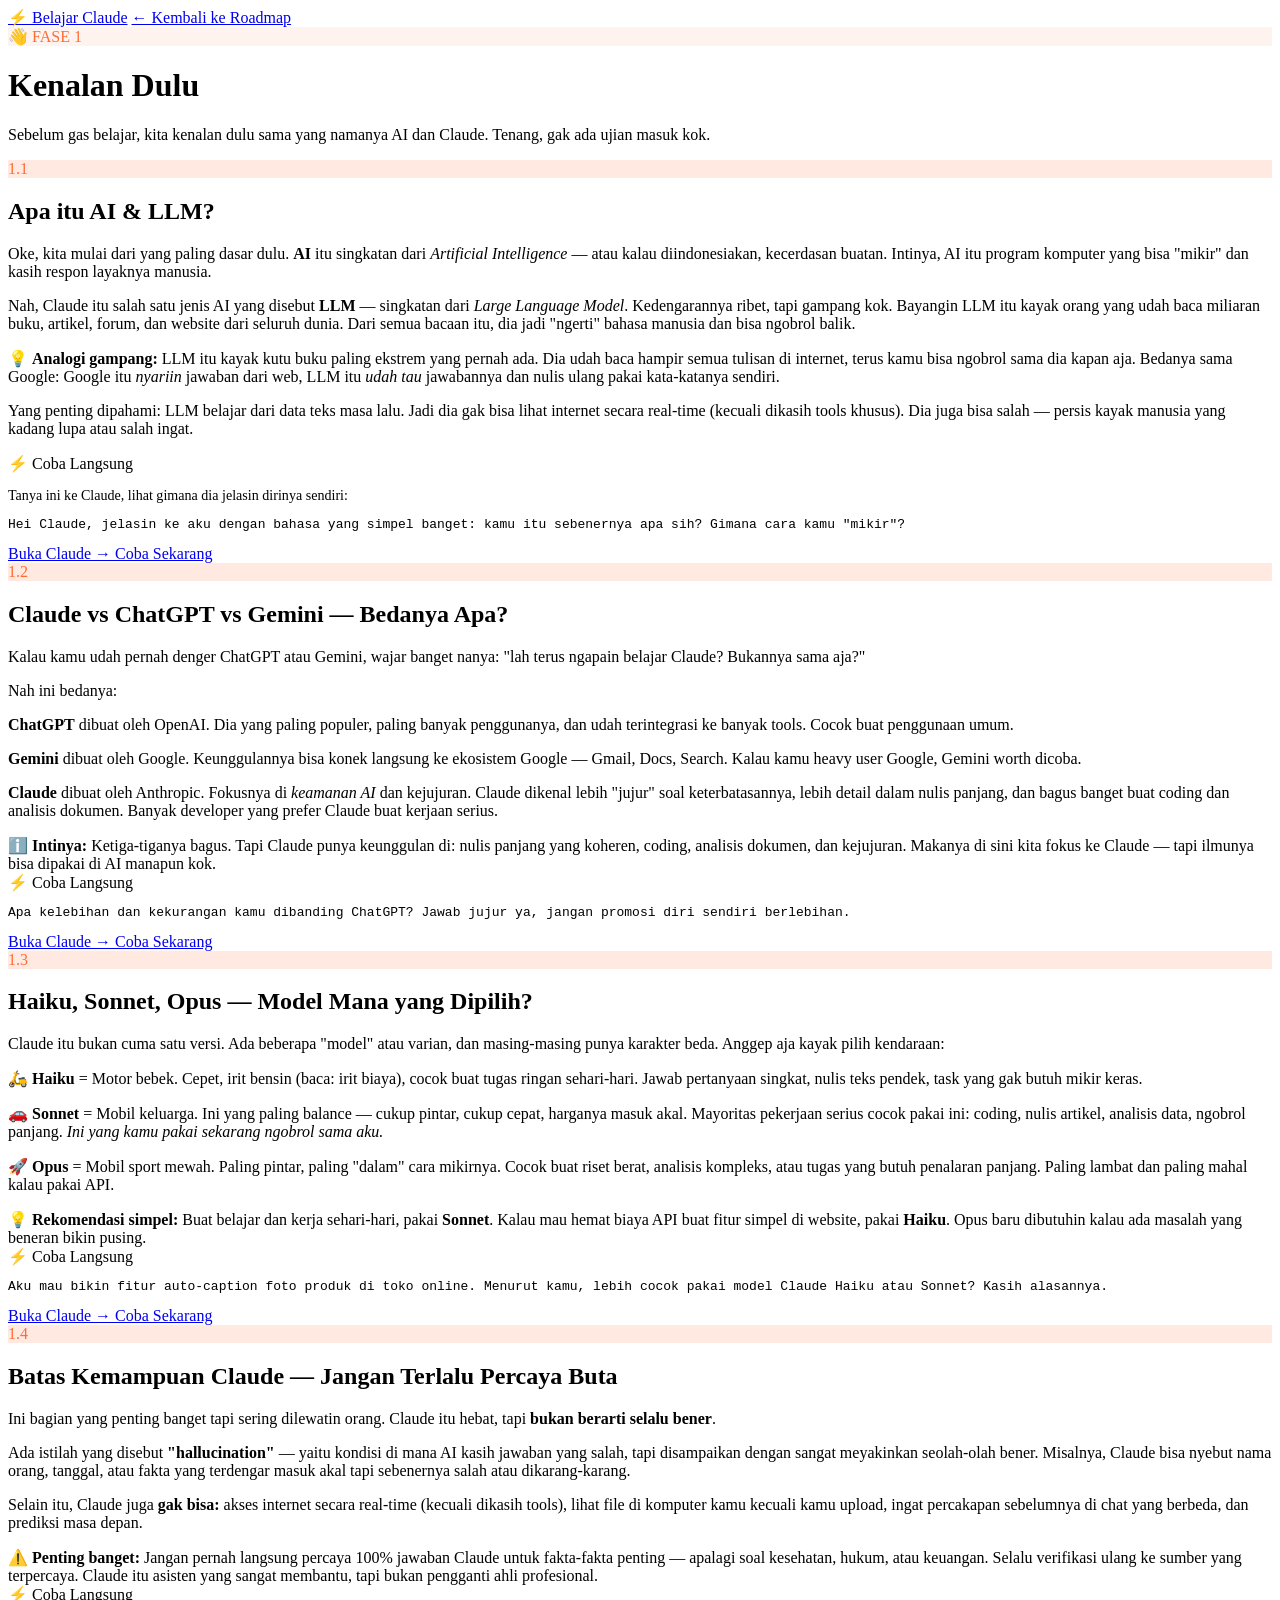
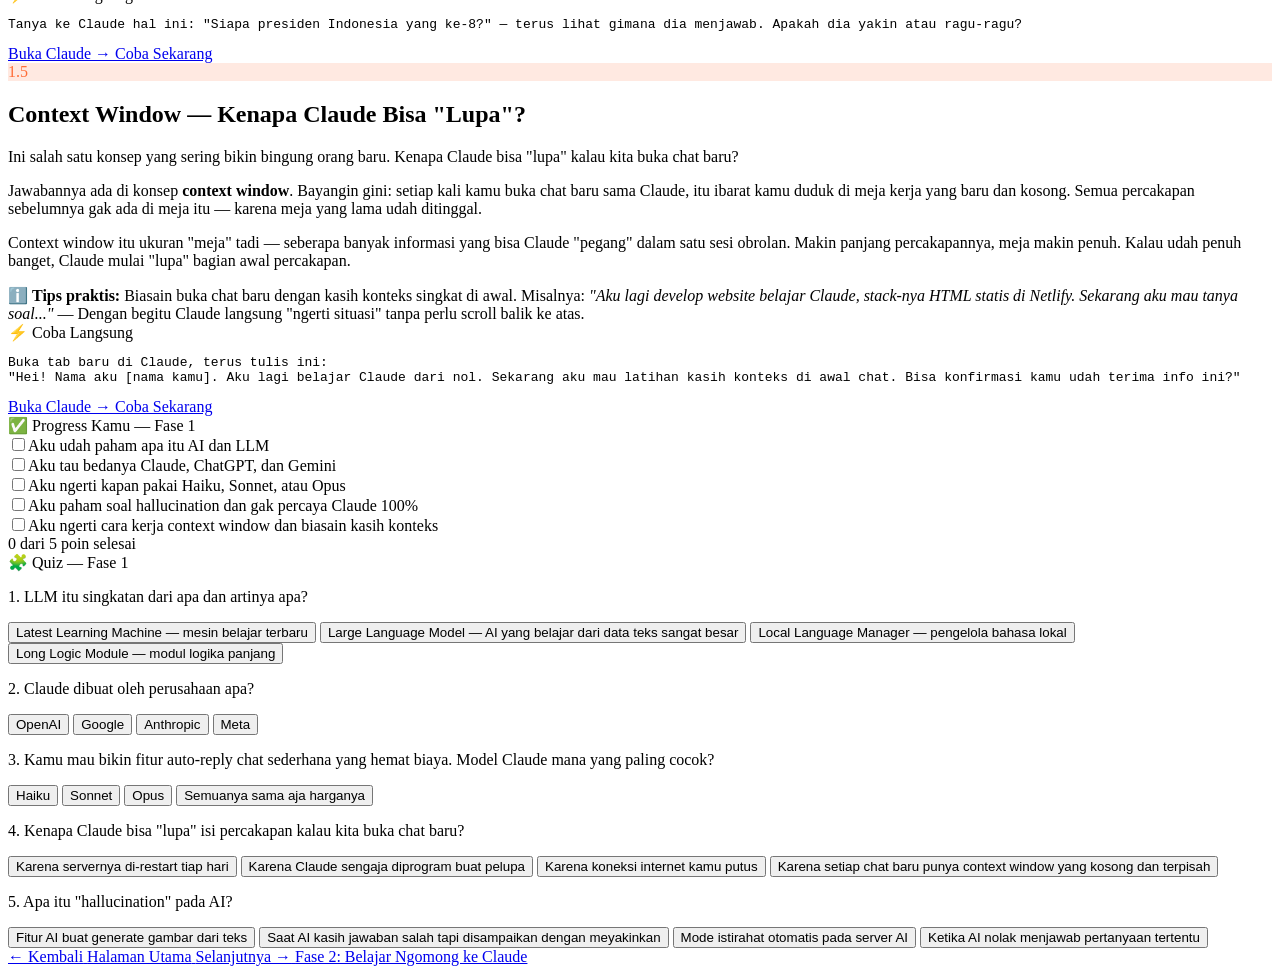
==== fase-1.html @ 2ef03873 "Add files via upload" ====
<!DOCTYPE html>
<html lang="id">
<head>
  <meta charset="UTF-8"/>
  <meta name="viewport" content="width=device-width, initial-scale=1.0"/>
  <title>Fase 1: Kenalan Dulu — Belajar Claude</title>
  <link rel="preconnect" href="https://fonts.googleapis.com">
  <link href="https://fonts.googleapis.com/css2?family=Syne:wght@700;800&family=Plus+Jakarta+Sans:wght@400;500;600;700&display=swap" rel="stylesheet">
  <link rel="stylesheet" href="../assets/css/style.css">
  <style>:root { --fase-color: #FF6B35; }</style>
</head>
<body data-fase="fase1">
  <nav>
    <a href="../index.html" class="logo">⚡ Belajar Claude</a>
    <a href="../index.html" class="nav-back">← Kembali ke Roadmap</a>
  </nav>
  <div class="top-progress"><div class="top-progress-fill"></div></div>
  <div class="page-wrap">

    <div class="fase-header">
      <div class="fase-badge" style="color:#FF6B35;border-color:rgba(255,107,53,0.3);background:rgba(255,107,53,0.08)">👋 FASE 1</div>
      <h1 class="fase-title">Kenalan Dulu</h1>
      <p class="fase-sub">Sebelum gas belajar, kita kenalan dulu sama yang namanya AI dan Claude. Tenang, gak ada ujian masuk kok.</p>
    </div>

    <!-- 1.1 -->
    <div class="materi-section">
      <div class="materi-num" style="background:rgba(255,107,53,0.15);color:#FF6B35">1.1</div>
      <h2>Apa itu AI & LLM?</h2>
      <p>Oke, kita mulai dari yang paling dasar dulu. <strong>AI</strong> itu singkatan dari <em>Artificial Intelligence</em> — atau kalau diindonesiakan, kecerdasan buatan. Intinya, AI itu program komputer yang bisa "mikir" dan kasih respon layaknya manusia.</p>
      <p>Nah, Claude itu salah satu jenis AI yang disebut <strong>LLM</strong> — singkatan dari <em>Large Language Model</em>. Kedengarannya ribet, tapi gampang kok. Bayangin LLM itu kayak orang yang udah baca miliaran buku, artikel, forum, dan website dari seluruh dunia. Dari semua bacaan itu, dia jadi "ngerti" bahasa manusia dan bisa ngobrol balik.</p>
      <div class="callout tip">
        💡 <strong>Analogi gampang:</strong> LLM itu kayak kutu buku paling ekstrem yang pernah ada. Dia udah baca hampir semua tulisan di internet, terus kamu bisa ngobrol sama dia kapan aja. Bedanya sama Google: Google itu <em>nyariin</em> jawaban dari web, LLM itu <em>udah tau</em> jawabannya dan nulis ulang pakai kata-katanya sendiri.
      </div>
      <p>Yang penting dipahami: LLM belajar dari data teks masa lalu. Jadi dia gak bisa lihat internet secara real-time (kecuali dikasih tools khusus). Dia juga bisa salah — persis kayak manusia yang kadang lupa atau salah ingat.</p>
      <div class="praktek-box">
        <div class="praktek-label">⚡ Coba Langsung</div>
        <p style="font-size:0.88rem;color:var(--muted);margin-bottom:8px">Tanya ini ke Claude, lihat gimana dia jelasin dirinya sendiri:</p>
        <pre>Hei Claude, jelasin ke aku dengan bahasa yang simpel banget: kamu itu sebenernya apa sih? Gimana cara kamu "mikir"?</pre>
        <a href="https://claude.ai" target="_blank" class="btn-coba">Buka Claude → Coba Sekarang</a>
      </div>
    </div>

    <!-- 1.2 -->
    <div class="materi-section">
      <div class="materi-num" style="background:rgba(255,107,53,0.15);color:#FF6B35">1.2</div>
      <h2>Claude vs ChatGPT vs Gemini — Bedanya Apa?</h2>
      <p>Kalau kamu udah pernah denger ChatGPT atau Gemini, wajar banget nanya: "lah terus ngapain belajar Claude? Bukannya sama aja?"</p>
      <p>Nah ini bedanya:</p>
      <p><strong>ChatGPT</strong> dibuat oleh OpenAI. Dia yang paling populer, paling banyak penggunanya, dan udah terintegrasi ke banyak tools. Cocok buat penggunaan umum.</p>
      <p><strong>Gemini</strong> dibuat oleh Google. Keunggulannya bisa konek langsung ke ekosistem Google — Gmail, Docs, Search. Kalau kamu heavy user Google, Gemini worth dicoba.</p>
      <p><strong>Claude</strong> dibuat oleh Anthropic. Fokusnya di <em>keamanan AI</em> dan kejujuran. Claude dikenal lebih "jujur" soal keterbatasannya, lebih detail dalam nulis panjang, dan bagus banget buat coding dan analisis dokumen. Banyak developer yang prefer Claude buat kerjaan serius.</p>
      <div class="callout info">
        ℹ️ <strong>Intinya:</strong> Ketiga-tiganya bagus. Tapi Claude punya keunggulan di: nulis panjang yang koheren, coding, analisis dokumen, dan kejujuran. Makanya di sini kita fokus ke Claude — tapi ilmunya bisa dipakai di AI manapun kok.
      </div>
      <div class="praktek-box">
        <div class="praktek-label">⚡ Coba Langsung</div>
        <pre>Apa kelebihan dan kekurangan kamu dibanding ChatGPT? Jawab jujur ya, jangan promosi diri sendiri berlebihan.</pre>
        <a href="https://claude.ai" target="_blank" class="btn-coba">Buka Claude → Coba Sekarang</a>
      </div>
    </div>

    <!-- 1.3 -->
    <div class="materi-section">
      <div class="materi-num" style="background:rgba(255,107,53,0.15);color:#FF6B35">1.3</div>
      <h2>Haiku, Sonnet, Opus — Model Mana yang Dipilih?</h2>
      <p>Claude itu bukan cuma satu versi. Ada beberapa "model" atau varian, dan masing-masing punya karakter beda. Anggep aja kayak pilih kendaraan:</p>
      <p><strong>🛵 Haiku</strong> = Motor bebek. Cepet, irit bensin (baca: irit biaya), cocok buat tugas ringan sehari-hari. Jawab pertanyaan singkat, nulis teks pendek, task yang gak butuh mikir keras.</p>
      <p><strong>🚗 Sonnet</strong> = Mobil keluarga. Ini yang paling balance — cukup pintar, cukup cepat, harganya masuk akal. Mayoritas pekerjaan serius cocok pakai ini: coding, nulis artikel, analisis data, ngobrol panjang. <em>Ini yang kamu pakai sekarang ngobrol sama aku.</em></p>
      <p><strong>🚀 Opus</strong> = Mobil sport mewah. Paling pintar, paling "dalam" cara mikirnya. Cocok buat riset berat, analisis kompleks, atau tugas yang butuh penalaran panjang. Paling lambat dan paling mahal kalau pakai API.</p>
      <div class="callout tip">
        💡 <strong>Rekomendasi simpel:</strong> Buat belajar dan kerja sehari-hari, pakai <strong>Sonnet</strong>. Kalau mau hemat biaya API buat fitur simpel di website, pakai <strong>Haiku</strong>. Opus baru dibutuhin kalau ada masalah yang beneran bikin pusing.
      </div>
      <div class="praktek-box">
        <div class="praktek-label">⚡ Coba Langsung</div>
        <pre>Aku mau bikin fitur auto-caption foto produk di toko online. Menurut kamu, lebih cocok pakai model Claude Haiku atau Sonnet? Kasih alasannya.</pre>
        <a href="https://claude.ai" target="_blank" class="btn-coba">Buka Claude → Coba Sekarang</a>
      </div>
    </div>

    <!-- 1.4 -->
    <div class="materi-section">
      <div class="materi-num" style="background:rgba(255,107,53,0.15);color:#FF6B35">1.4</div>
      <h2>Batas Kemampuan Claude — Jangan Terlalu Percaya Buta</h2>
      <p>Ini bagian yang penting banget tapi sering dilewatin orang. Claude itu hebat, tapi <strong>bukan berarti selalu bener</strong>.</p>
      <p>Ada istilah yang disebut <strong>"hallucination"</strong> — yaitu kondisi di mana AI kasih jawaban yang salah, tapi disampaikan dengan sangat meyakinkan seolah-olah bener. Misalnya, Claude bisa nyebut nama orang, tanggal, atau fakta yang terdengar masuk akal tapi sebenernya salah atau dikarang-karang.</p>
      <p>Selain itu, Claude juga <strong>gak bisa:</strong> akses internet secara real-time (kecuali dikasih tools), lihat file di komputer kamu kecuali kamu upload, ingat percakapan sebelumnya di chat yang berbeda, dan prediksi masa depan.</p>
      <div class="callout warn">
        ⚠️ <strong>Penting banget:</strong> Jangan pernah langsung percaya 100% jawaban Claude untuk fakta-fakta penting — apalagi soal kesehatan, hukum, atau keuangan. Selalu verifikasi ulang ke sumber yang terpercaya. Claude itu asisten yang sangat membantu, tapi bukan pengganti ahli profesional.
      </div>
      <div class="praktek-box">
        <div class="praktek-label">⚡ Coba Langsung</div>
        <pre>Tanya ke Claude hal ini: "Siapa presiden Indonesia yang ke-8?" — terus lihat gimana dia menjawab. Apakah dia yakin atau ragu-ragu?</pre>
        <a href="https://claude.ai" target="_blank" class="btn-coba">Buka Claude → Coba Sekarang</a>
      </div>
    </div>

    <!-- 1.5 -->
    <div class="materi-section">
      <div class="materi-num" style="background:rgba(255,107,53,0.15);color:#FF6B35">1.5</div>
      <h2>Context Window — Kenapa Claude Bisa "Lupa"?</h2>
      <p>Ini salah satu konsep yang sering bikin bingung orang baru. Kenapa Claude bisa "lupa" kalau kita buka chat baru?</p>
      <p>Jawabannya ada di konsep <strong>context window</strong>. Bayangin gini: setiap kali kamu buka chat baru sama Claude, itu ibarat kamu duduk di meja kerja yang baru dan kosong. Semua percakapan sebelumnya gak ada di meja itu — karena meja yang lama udah ditinggal.</p>
      <p>Context window itu ukuran "meja" tadi — seberapa banyak informasi yang bisa Claude "pegang" dalam satu sesi obrolan. Makin panjang percakapannya, meja makin penuh. Kalau udah penuh banget, Claude mulai "lupa" bagian awal percakapan.</p>
      <div class="callout info">
        ℹ️ <strong>Tips praktis:</strong> Biasain buka chat baru dengan kasih konteks singkat di awal. Misalnya: <em>"Aku lagi develop website belajar Claude, stack-nya HTML statis di Netlify. Sekarang aku mau tanya soal..."</em> — Dengan begitu Claude langsung "ngerti situasi" tanpa perlu scroll balik ke atas.
      </div>
      <div class="praktek-box">
        <div class="praktek-label">⚡ Coba Langsung</div>
        <pre>Buka tab baru di Claude, terus tulis ini:
"Hei! Nama aku [nama kamu]. Aku lagi belajar Claude dari nol. Sekarang aku mau latihan kasih konteks di awal chat. Bisa konfirmasi kamu udah terima info ini?"</pre>
        <a href="https://claude.ai" target="_blank" class="btn-coba">Buka Claude → Coba Sekarang</a>
      </div>
    </div>

    <!-- CHECKLIST -->
    <div class="checklist-wrap">
      <div class="checklist-title">✅ Progress Kamu — Fase 1</div>
      <div class="check-item"><input type="checkbox" id="c1"><label for="c1">Aku udah paham apa itu AI dan LLM</label></div>
      <div class="check-item"><input type="checkbox" id="c2"><label for="c2">Aku tau bedanya Claude, ChatGPT, dan Gemini</label></div>
      <div class="check-item"><input type="checkbox" id="c3"><label for="c3">Aku ngerti kapan pakai Haiku, Sonnet, atau Opus</label></div>
      <div class="check-item"><input type="checkbox" id="c4"><label for="c4">Aku paham soal hallucination dan gak percaya Claude 100%</label></div>
      <div class="check-item"><input type="checkbox" id="c5"><label for="c5">Aku ngerti cara kerja context window dan biasain kasih konteks</label></div>
      <div class="progress-bar-wrap"><div class="progress-bar-fill"></div></div>
      <div class="progress-text">0 dari 5 poin selesai</div>
    </div>

    <!-- QUIZ -->
    <div class="quiz-wrap">
      <div class="quiz-title">🧩 Quiz — Fase 1</div>
      <div class="quiz-q" data-correct="1">
        <p>1. LLM itu singkatan dari apa dan artinya apa?</p>
        <div class="quiz-options">
          <button class="quiz-opt">Latest Learning Machine — mesin belajar terbaru</button>
          <button class="quiz-opt">Large Language Model — AI yang belajar dari data teks sangat besar</button>
          <button class="quiz-opt">Local Language Manager — pengelola bahasa lokal</button>
          <button class="quiz-opt">Long Logic Module — modul logika panjang</button>
        </div>
      </div>
      <div class="quiz-q" data-correct="2">
        <p>2. Claude dibuat oleh perusahaan apa?</p>
        <div class="quiz-options">
          <button class="quiz-opt">OpenAI</button>
          <button class="quiz-opt">Google</button>
          <button class="quiz-opt">Anthropic</button>
          <button class="quiz-opt">Meta</button>
        </div>
      </div>
      <div class="quiz-q" data-correct="0">
        <p>3. Kamu mau bikin fitur auto-reply chat sederhana yang hemat biaya. Model Claude mana yang paling cocok?</p>
        <div class="quiz-options">
          <button class="quiz-opt">Haiku</button>
          <button class="quiz-opt">Sonnet</button>
          <button class="quiz-opt">Opus</button>
          <button class="quiz-opt">Semuanya sama aja harganya</button>
        </div>
      </div>
      <div class="quiz-q" data-correct="3">
        <p>4. Kenapa Claude bisa "lupa" isi percakapan kalau kita buka chat baru?</p>
        <div class="quiz-options">
          <button class="quiz-opt">Karena servernya di-restart tiap hari</button>
          <button class="quiz-opt">Karena Claude sengaja diprogram buat pelupa</button>
          <button class="quiz-opt">Karena koneksi internet kamu putus</button>
          <button class="quiz-opt">Karena setiap chat baru punya context window yang kosong dan terpisah</button>
        </div>
      </div>
      <div class="quiz-q" data-correct="1">
        <p>5. Apa itu "hallucination" pada AI?</p>
        <div class="quiz-options">
          <button class="quiz-opt">Fitur AI buat generate gambar dari teks</button>
          <button class="quiz-opt">Saat AI kasih jawaban salah tapi disampaikan dengan meyakinkan</button>
          <button class="quiz-opt">Mode istirahat otomatis pada server AI</button>
          <button class="quiz-opt">Ketika AI nolak menjawab pertanyaan tertentu</button>
        </div>
      </div>
      <div class="quiz-result">
        <div class="quiz-score"></div>
        <div class="quiz-msg"></div>
      </div>
    </div>

    <div class="fase-nav">
      <a href="../index.html">
        <span class="fn-label">← Kembali</span>
        <span class="fn-title">Halaman Utama</span>
      </a>
      <a href="fase-2.html" class="fn-next">
        <span class="fn-label">Selanjutnya →</span>
        <span class="fn-title">Fase 2: Belajar Ngomong ke Claude</span>
      </a>
    </div>

  </div>
  <script src="../assets/js/main.js"></script>
</body>
</html>
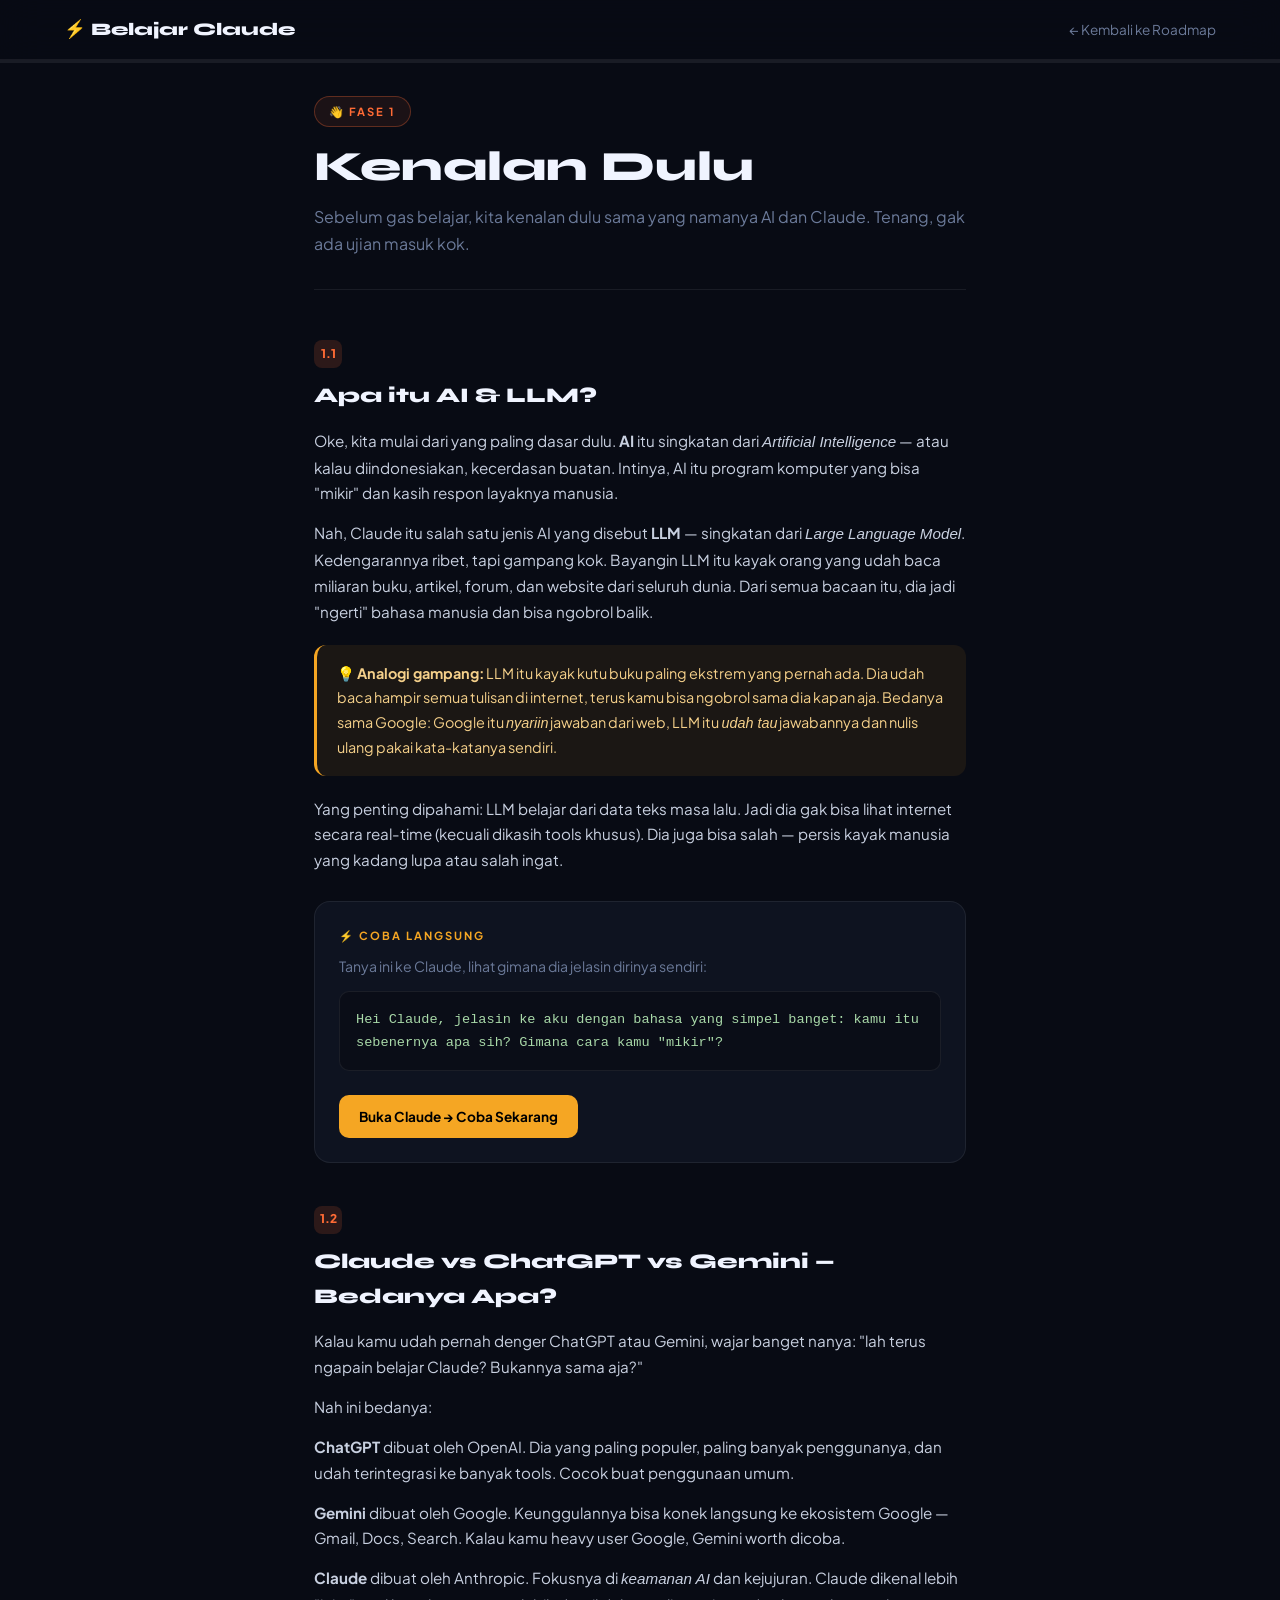
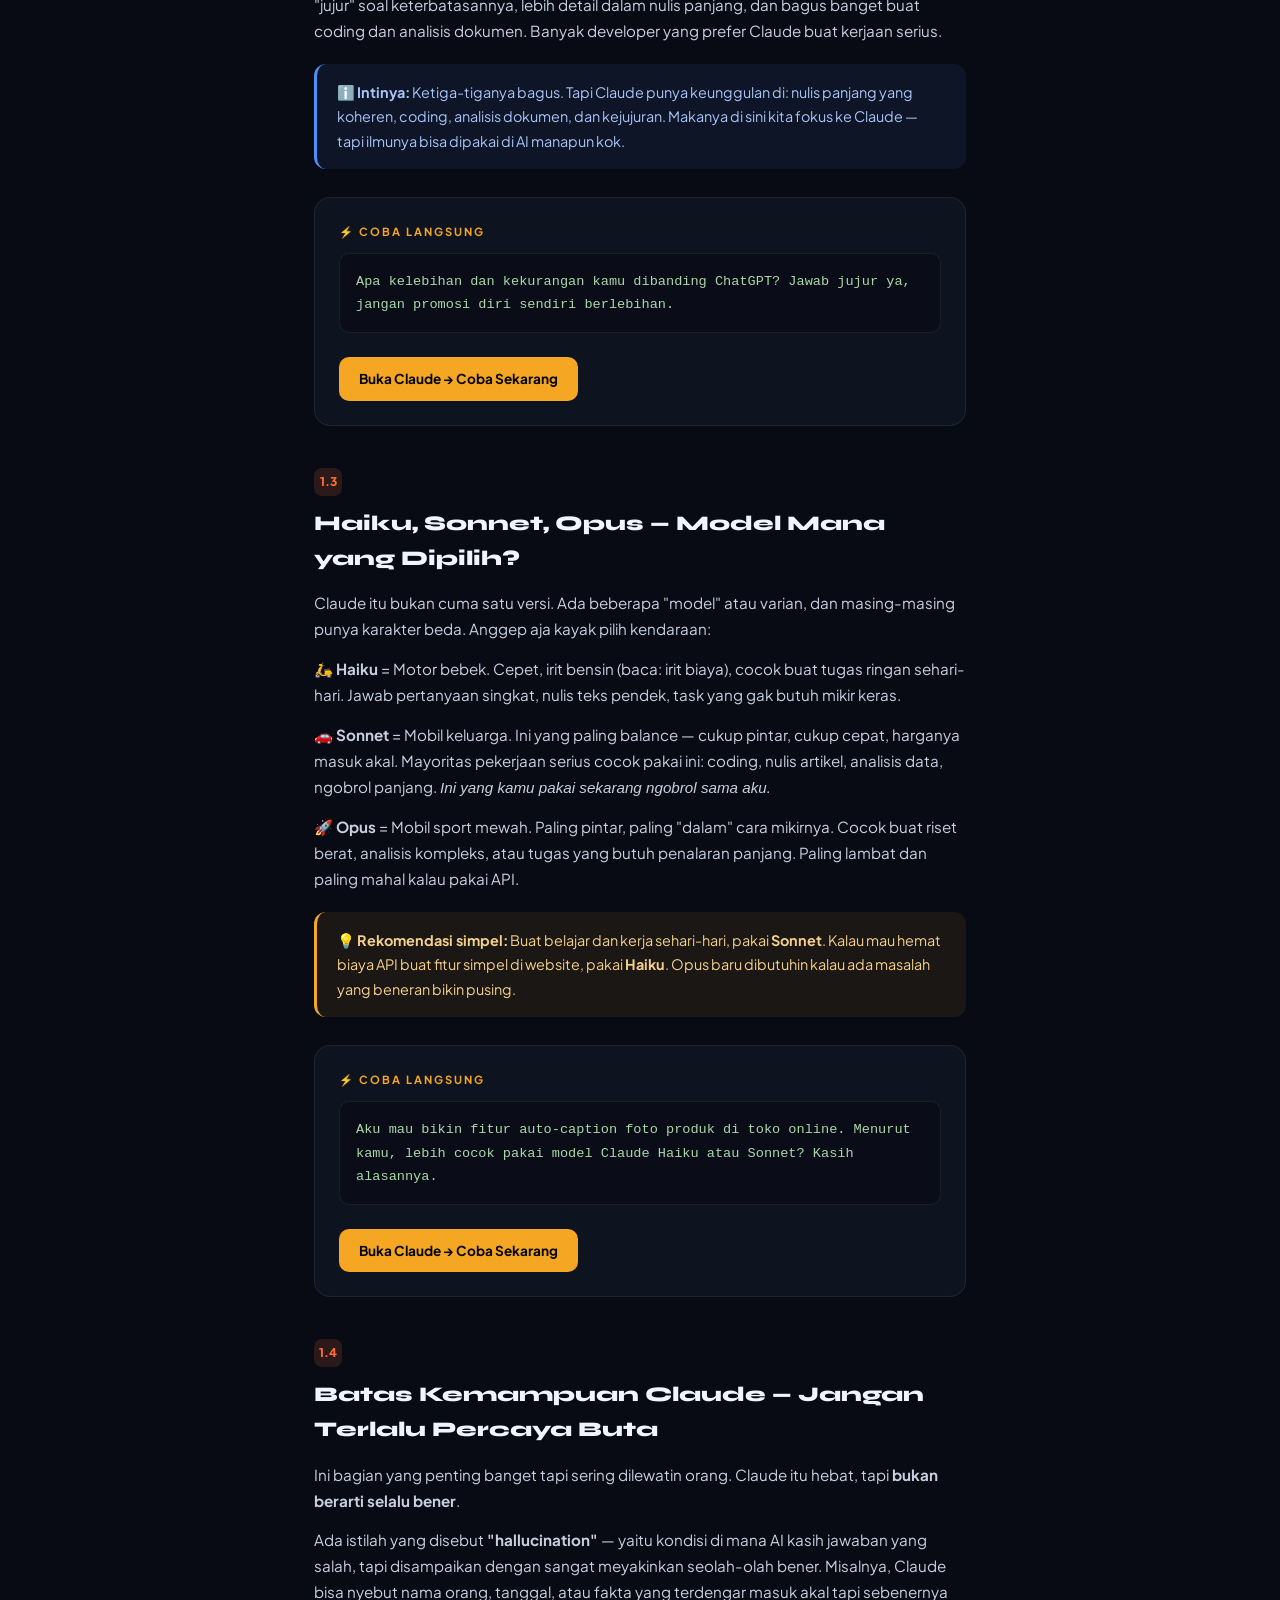
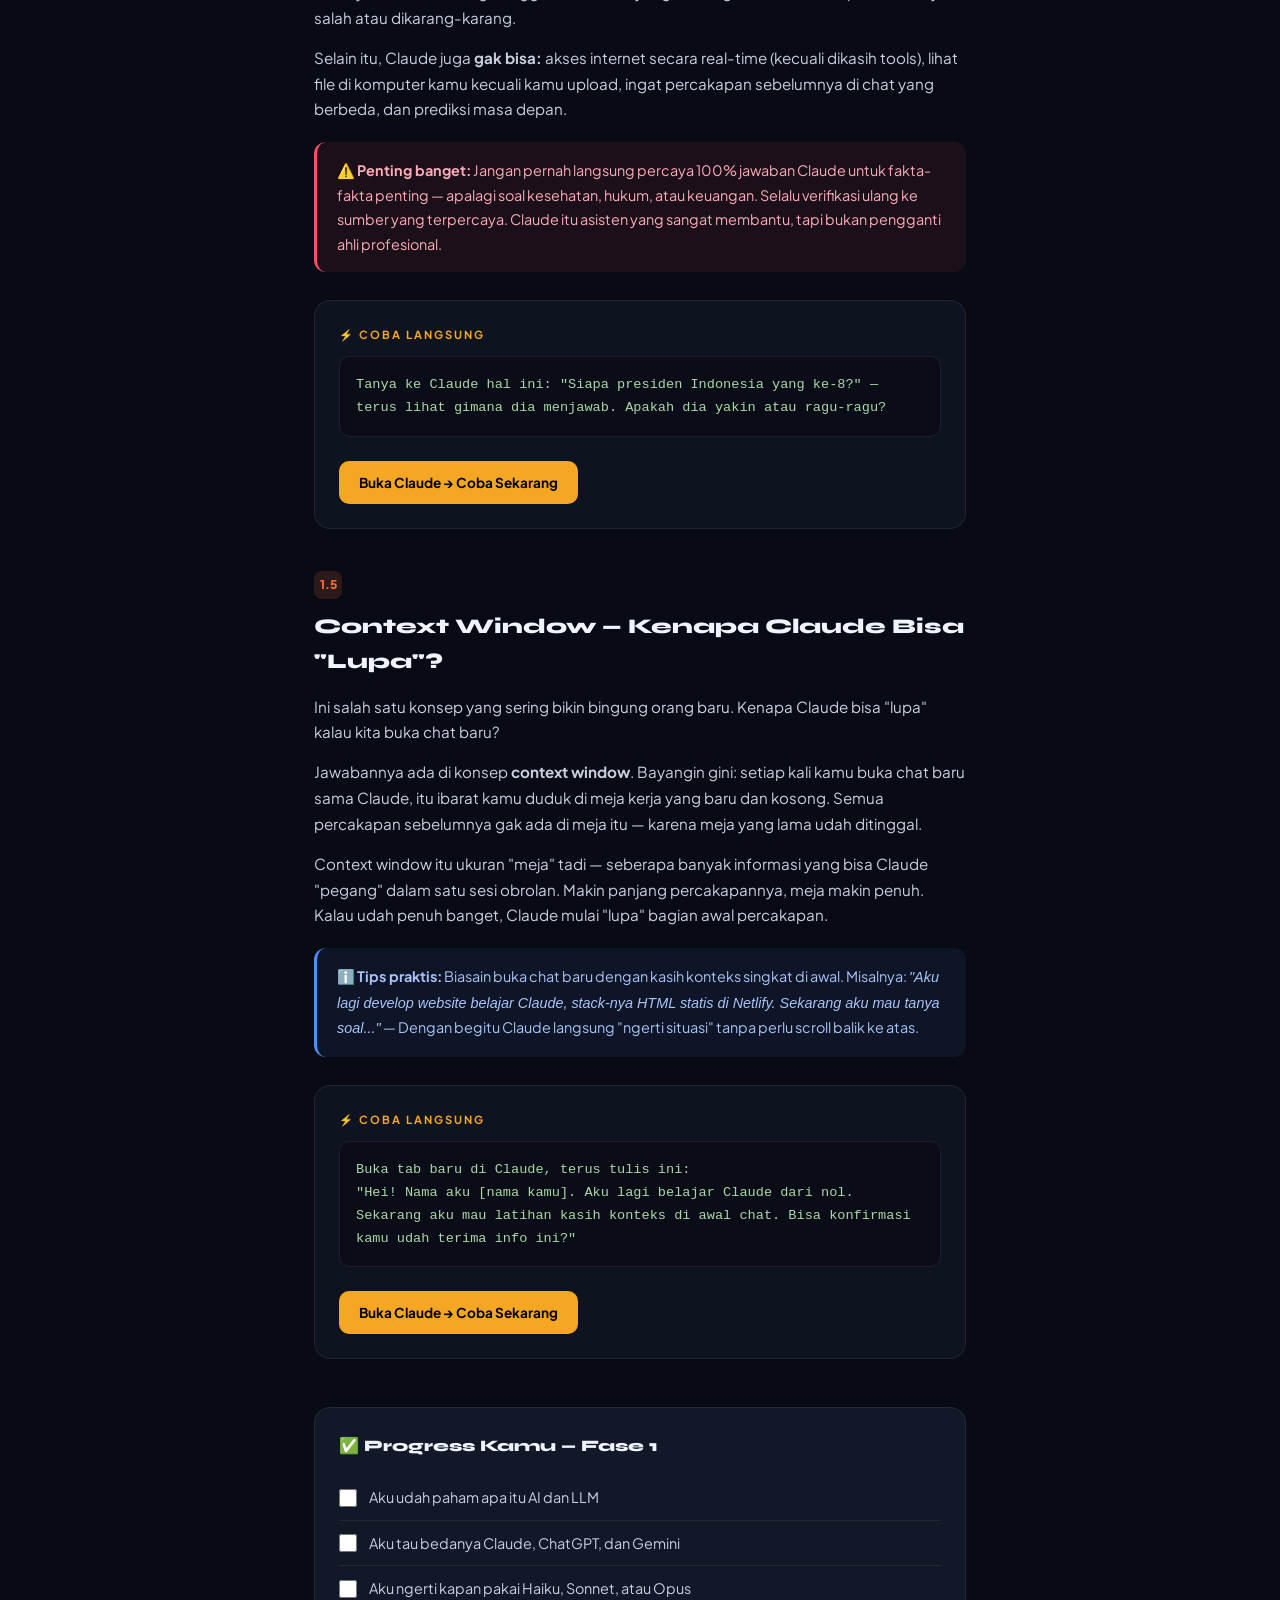
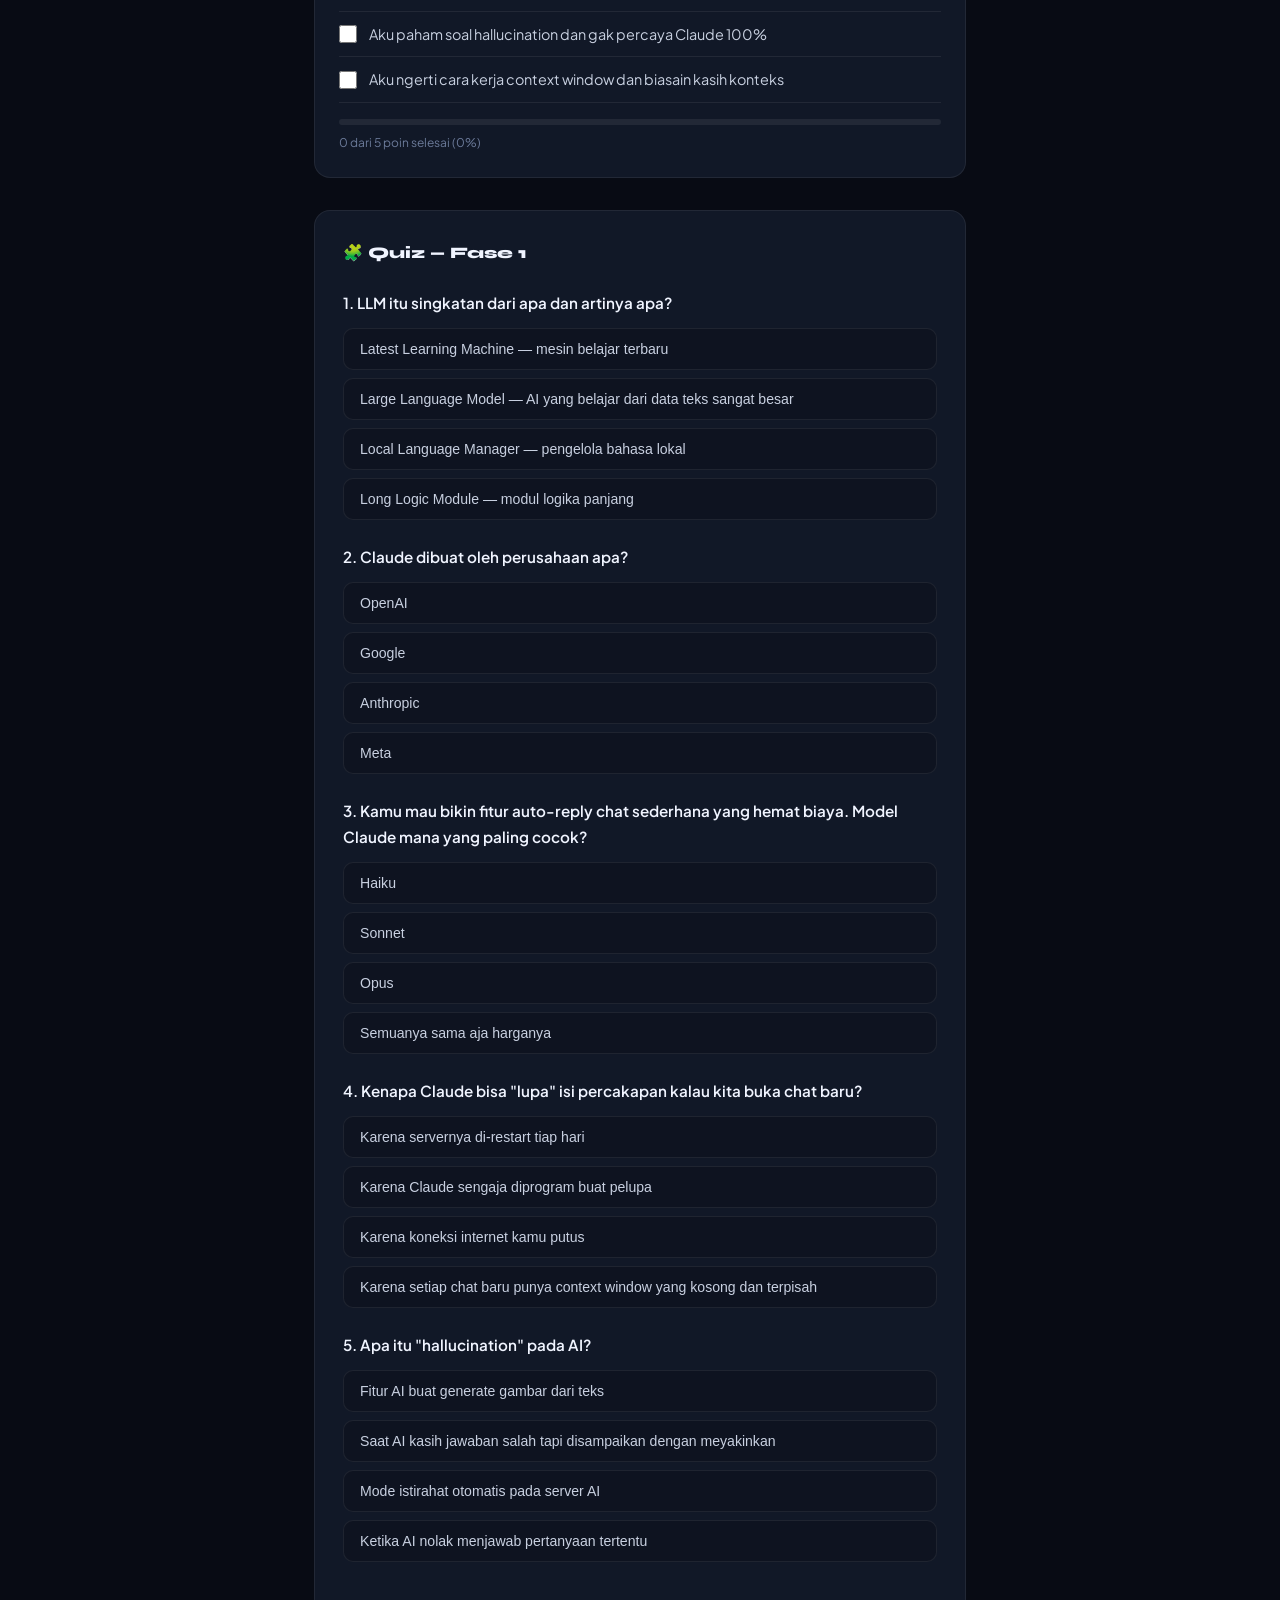
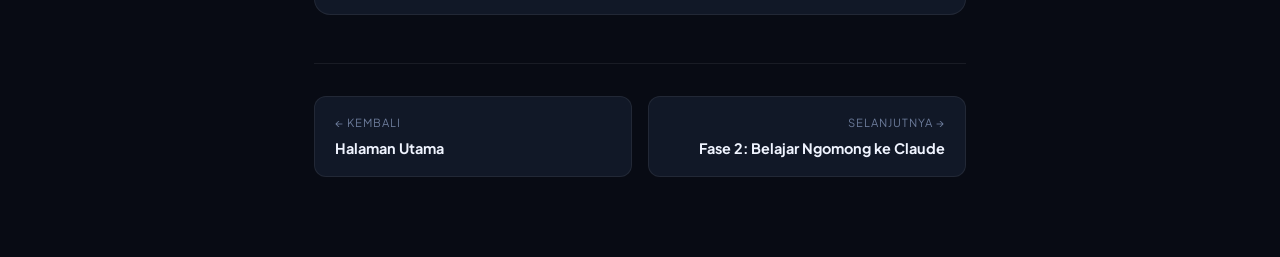
==== commit c2639412: "Add files via upload" ====
--- a/fase-1.html
+++ b/fase-1.html
@@ -6,13 +6,13 @@
   <title>Fase 1: Kenalan Dulu — Belajar Claude</title>
   <link rel="preconnect" href="https://fonts.googleapis.com">
   <link href="https://fonts.googleapis.com/css2?family=Syne:wght@700;800&family=Plus+Jakarta+Sans:wght@400;500;600;700&display=swap" rel="stylesheet">
-  <link rel="stylesheet" href="../assets/css/style.css">
+  <link rel="stylesheet" href="style.css">
   <style>:root { --fase-color: #FF6B35; }</style>
 </head>
 <body data-fase="fase1">
   <nav>
-    <a href="../index.html" class="logo">⚡ Belajar Claude</a>
-    <a href="../index.html" class="nav-back">← Kembali ke Roadmap</a>
+    <a href="index.html" class="logo">⚡ Belajar Claude</a>
+    <a href="index.html" class="nav-back">← Kembali ke Roadmap</a>
   </nav>
   <div class="top-progress"><div class="top-progress-fill"></div></div>
   <div class="page-wrap">
@@ -180,7 +180,7 @@
     </div>
 
     <div class="fase-nav">
-      <a href="../index.html">
+      <a href="index.html">
         <span class="fn-label">← Kembali</span>
         <span class="fn-title">Halaman Utama</span>
       </a>
@@ -191,6 +191,6 @@
     </div>
 
   </div>
-  <script src="../assets/js/main.js"></script>
+  <script src="main.js"></script>
 </body>
 </html>
--- a/style.css
+++ b/style.css
@@ -0,0 +1,369 @@
+/* =============================================
+   BELAJAR CLAUDE — Global Stylesheet
+   Dipakai oleh semua halaman fase
+   ============================================= */
+
+*, *::before, *::after { box-sizing: border-box; margin: 0; padding: 0; }
+
+:root {
+  --bg:      #080b14;
+  --bg2:     #0e1320;
+  --card:    #111827;
+  --border:  rgba(255,255,255,0.07);
+  --text:    #f0f4ff;
+  --muted:   #6b7a99;
+  --accent:  #f5a623;
+
+  /* Warna tiap fase */
+  --fase1: #FF6B35;
+  --fase2: #a259ff;
+  --fase3: #22c97a;
+  --fase4: #4f8ef7;
+  --fase5: #ff4e6a;
+  --fase6: #f5a623;
+}
+
+html { scroll-behavior: smooth; }
+
+body {
+  background: var(--bg);
+  color: var(--text);
+  font-family: 'Plus Jakarta Sans', sans-serif;
+  line-height: 1.7;
+  overflow-x: hidden;
+}
+
+/* ── NAVBAR ── */
+nav {
+  position: fixed;
+  top: 0; left: 0; right: 0;
+  z-index: 100;
+  height: 60px;
+  padding: 0 5%;
+  display: flex;
+  align-items: center;
+  justify-content: space-between;
+  background: rgba(8,11,20,0.9);
+  backdrop-filter: blur(20px);
+  border-bottom: 1px solid var(--border);
+}
+
+.logo {
+  font-family: 'Syne', sans-serif;
+  font-weight: 800;
+  font-size: 1.1rem;
+  color: var(--text);
+  text-decoration: none;
+}
+
+.nav-back {
+  color: var(--muted);
+  text-decoration: none;
+  font-size: 0.85rem;
+  display: flex;
+  align-items: center;
+  gap: 6px;
+  transition: color 0.2s;
+}
+.nav-back:hover { color: var(--text); }
+
+/* ── PROGRESS BAR ATAS ── */
+.top-progress {
+  position: fixed;
+  top: 60px; left: 0; right: 0;
+  z-index: 99;
+  height: 3px;
+  background: var(--border);
+}
+.top-progress-fill {
+  height: 100%;
+  background: var(--fase-color, var(--accent));
+  width: 0%;
+  transition: width 0.3s ease;
+  border-radius: 0 2px 2px 0;
+}
+
+/* ── LAYOUT UTAMA ── */
+.page-wrap {
+  max-width: 780px;
+  margin: 0 auto;
+  padding: 96px 5% 80px;
+}
+
+/* ── FASE HEADER ── */
+.fase-header {
+  margin-bottom: 48px;
+  padding-bottom: 32px;
+  border-bottom: 1px solid var(--border);
+}
+
+.fase-badge {
+  display: inline-flex;
+  align-items: center;
+  gap: 8px;
+  font-size: 0.7rem;
+  font-weight: 700;
+  letter-spacing: 2px;
+  text-transform: uppercase;
+  padding: 5px 14px;
+  border-radius: 20px;
+  margin-bottom: 16px;
+  border: 1px solid;
+}
+
+.fase-title {
+  font-family: 'Syne', sans-serif;
+  font-size: clamp(1.8rem, 4vw, 2.6rem);
+  font-weight: 800;
+  line-height: 1.15;
+  margin-bottom: 12px;
+}
+
+.fase-sub {
+  color: var(--muted);
+  font-size: 1rem;
+}
+
+/* ── MATERI SECTION ── */
+.materi-section {
+  margin-bottom: 40px;
+}
+
+.materi-num {
+  display: inline-flex;
+  align-items: center;
+  justify-content: center;
+  width: 28px; height: 28px;
+  border-radius: 8px;
+  font-size: 0.75rem;
+  font-weight: 800;
+  margin-bottom: 10px;
+}
+
+.materi-section h2 {
+  font-family: 'Syne', sans-serif;
+  font-size: 1.3rem;
+  font-weight: 800;
+  margin-bottom: 14px;
+}
+
+.materi-section p {
+  color: #c8d0e0;
+  margin-bottom: 14px;
+  font-size: 0.95rem;
+}
+
+/* ── CALLOUT BOX ── */
+.callout {
+  border-radius: 12px;
+  padding: 16px 20px;
+  margin: 20px 0;
+  font-size: 0.9rem;
+  border-left: 3px solid;
+}
+.callout.info  { background: rgba(79,142,247,0.08); border-color: #4f8ef7; color: #a8c4f8; }
+.callout.tip   { background: rgba(245,166,35,0.08); border-color: var(--accent); color: #f5d08a; }
+.callout.warn  { background: rgba(255,78,106,0.08); border-color: #ff4e6a; color: #ffaab8; }
+
+/* ── PRAKTEK BOX ── */
+.praktek-box {
+  background: var(--bg2);
+  border: 1px solid var(--border);
+  border-radius: 16px;
+  padding: 24px;
+  margin: 28px 0;
+}
+
+.praktek-label {
+  font-size: 0.7rem;
+  font-weight: 700;
+  letter-spacing: 2px;
+  text-transform: uppercase;
+  color: var(--accent);
+  margin-bottom: 10px;
+}
+
+.praktek-box pre {
+  background: #0a0d17;
+  border: 1px solid var(--border);
+  border-radius: 10px;
+  padding: 16px;
+  font-size: 0.85rem;
+  color: #a8d8a8;
+  overflow-x: auto;
+  margin: 12px 0;
+  white-space: pre-wrap;
+}
+
+.btn-coba {
+  display: inline-flex;
+  align-items: center;
+  gap: 8px;
+  background: var(--accent);
+  color: #000;
+  font-weight: 700;
+  font-size: 0.85rem;
+  padding: 10px 20px;
+  border-radius: 10px;
+  text-decoration: none;
+  margin-top: 12px;
+  transition: opacity 0.2s, transform 0.2s;
+}
+.btn-coba:hover { opacity: 0.85; transform: translateY(-1px); }
+
+/* ── CHECKLIST PROGRESS ── */
+.checklist-wrap {
+  background: var(--card);
+  border: 1px solid var(--border);
+  border-radius: 16px;
+  padding: 24px;
+  margin: 48px 0 32px;
+}
+
+.checklist-title {
+  font-family: 'Syne', sans-serif;
+  font-weight: 800;
+  font-size: 1rem;
+  margin-bottom: 16px;
+}
+
+.check-item {
+  display: flex;
+  align-items: center;
+  gap: 12px;
+  padding: 10px 0;
+  border-bottom: 1px solid var(--border);
+  cursor: pointer;
+  transition: opacity 0.2s;
+}
+.check-item:last-child { border-bottom: none; }
+
+.check-item input[type="checkbox"] {
+  width: 18px; height: 18px;
+  accent-color: var(--fase-color, var(--accent));
+  cursor: pointer;
+  flex-shrink: 0;
+}
+
+.check-item label {
+  font-size: 0.9rem;
+  color: #c8d0e0;
+  cursor: pointer;
+  transition: color 0.2s;
+}
+
+.check-item.done label {
+  color: var(--muted);
+  text-decoration: line-through;
+}
+
+.progress-bar-wrap {
+  height: 6px;
+  background: var(--border);
+  border-radius: 4px;
+  margin-top: 16px;
+  overflow: hidden;
+}
+
+.progress-bar-fill {
+  height: 100%;
+  border-radius: 4px;
+  background: var(--fase-color, var(--accent));
+  width: 0%;
+  transition: width 0.4s ease;
+}
+
+.progress-text {
+  font-size: 0.75rem;
+  color: var(--muted);
+  margin-top: 8px;
+}
+
+/* ── QUIZ ── */
+.quiz-wrap {
+  background: var(--card);
+  border: 1px solid var(--border);
+  border-radius: 16px;
+  padding: 28px;
+  margin: 32px 0;
+}
+
+.quiz-title {
+  font-family: 'Syne', sans-serif;
+  font-weight: 800;
+  font-size: 1rem;
+  margin-bottom: 24px;
+}
+
+.quiz-q {
+  margin-bottom: 24px;
+}
+
+.quiz-q p {
+  font-weight: 600;
+  font-size: 0.95rem;
+  margin-bottom: 12px;
+  color: var(--text);
+}
+
+.quiz-options {
+  display: flex;
+  flex-direction: column;
+  gap: 8px;
+}
+
+.quiz-opt {
+  background: var(--bg2);
+  border: 1px solid var(--border);
+  border-radius: 10px;
+  padding: 12px 16px;
+  font-size: 0.88rem;
+  color: #c8d0e0;
+  cursor: pointer;
+  text-align: left;
+  transition: border-color 0.2s, background 0.2s;
+  width: 100%;
+}
+.quiz-opt:hover { border-color: rgba(255,255,255,0.15); background: rgba(255,255,255,0.03); }
+.quiz-opt.correct { border-color: var(--green); background: rgba(34,201,122,0.08); color: var(--green); }
+.quiz-opt.wrong   { border-color: #ff4e6a; background: rgba(255,78,106,0.08); color: #ff4e6a; }
+
+.quiz-result {
+  display: none;
+  text-align: center;
+  padding: 20px;
+  border-radius: 12px;
+  background: var(--bg2);
+  margin-top: 16px;
+}
+.quiz-result.show { display: block; }
+.quiz-score { font-family: 'Syne', sans-serif; font-size: 2rem; font-weight: 800; }
+.quiz-msg { color: var(--muted); font-size: 0.9rem; margin-top: 6px; }
+
+/* ── NAVIGASI ANTAR FASE ── */
+.fase-nav {
+  display: flex;
+  justify-content: space-between;
+  gap: 16px;
+  margin-top: 48px;
+  padding-top: 32px;
+  border-top: 1px solid var(--border);
+}
+
+.fase-nav a {
+  display: flex;
+  flex-direction: column;
+  gap: 4px;
+  background: var(--card);
+  border: 1px solid var(--border);
+  border-radius: 12px;
+  padding: 16px 20px;
+  text-decoration: none;
+  color: var(--text);
+  flex: 1;
+  transition: border-color 0.2s;
+}
+.fase-nav a:hover { border-color: rgba(255,255,255,0.15); }
+.fase-nav .fn-label { font-size: 0.7rem; color: var(--muted); text-transform: uppercase; letter-spacing: 1px; }
+.fase-nav .fn-title { font-weight: 700; font-size: 0.9rem; }
+.fase-nav .fn-next { text-align: right; }
